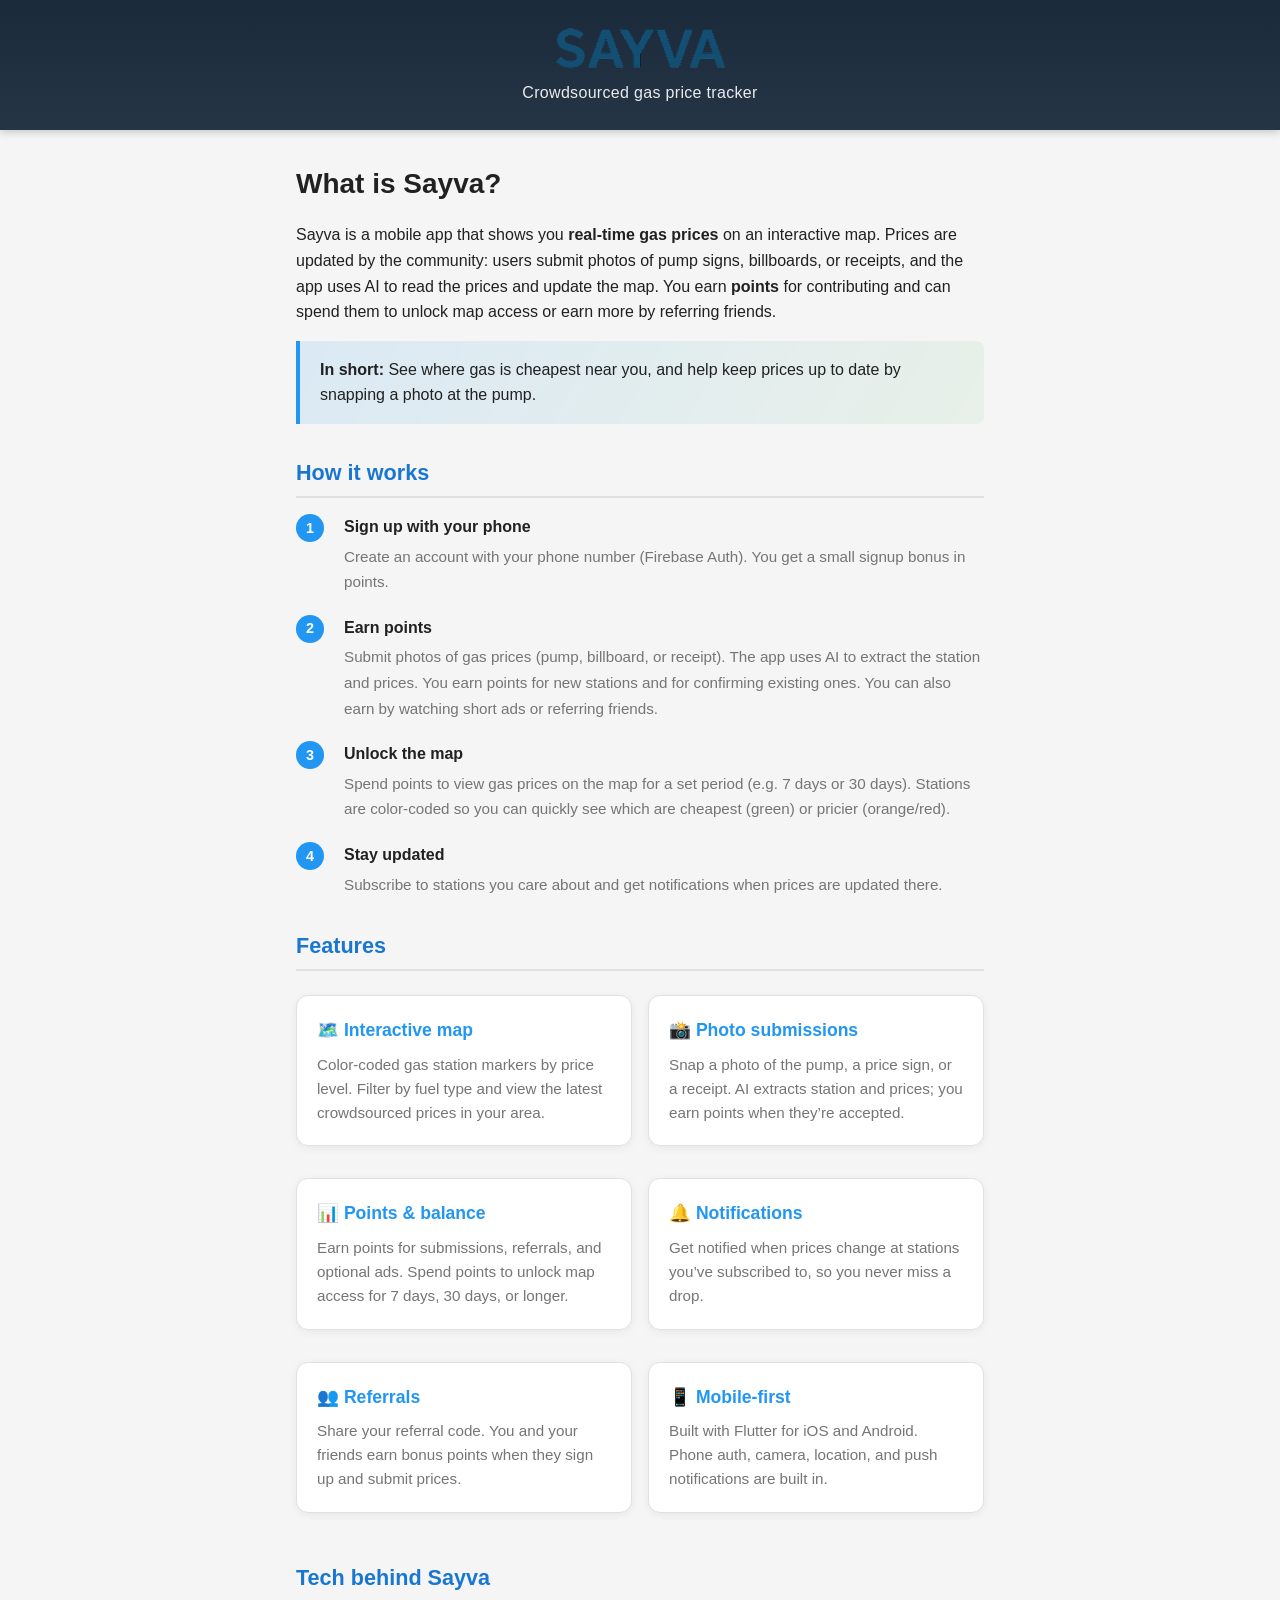
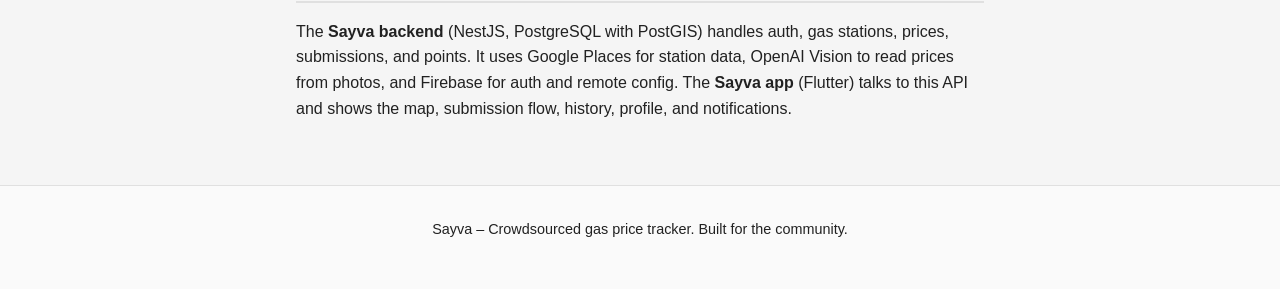
==== index.html @ 0dd3df9c "website initial push" ====
<!DOCTYPE html>
<html lang="en">
<head>
  <meta charset="UTF-8">
  <meta name="viewport" content="width=device-width, initial-scale=1">
  <title>Sayva – Crowdsourced Gas Price Tracker</title>
  <meta name="description" content="Sayva is a mobile app that lets you see real-time gas prices on a map and earn points by submitting photos of prices at the pump.">
  <link rel="icon" type="image/png" href="assets/logo.png">
  <link rel="stylesheet" href="styles.css">
</head>
<body>
  <header class="site-header">
    <img src="assets/logo.png" alt="Sayva" class="logo" width="200" height="48">
    <p class="tagline">Crowdsourced gas price tracker</p>
  </header>

  <main>
    <h1>What is Sayva?</h1>
    <p>Sayva is a mobile app that shows you <strong>real-time gas prices</strong> on an interactive map. Prices are updated by the community: users submit photos of pump signs, billboards, or receipts, and the app uses AI to read the prices and update the map. You earn <strong>points</strong> for contributing and can spend them to unlock map access or earn more by referring friends.</p>

    <div class="highlight">
      <p><strong>In short:</strong> See where gas is cheapest near you, and help keep prices up to date by snapping a photo at the pump.</p>
    </div>

    <h2>How it works</h2>
    <ol class="steps">
      <li>
        <strong>Sign up with your phone</strong>
        <span>Create an account with your phone number (Firebase Auth). You get a small signup bonus in points.</span>
      </li>
      <li>
        <strong>Earn points</strong>
        <span>Submit photos of gas prices (pump, billboard, or receipt). The app uses AI to extract the station and prices. You earn points for new stations and for confirming existing ones. You can also earn by watching short ads or referring friends.</span>
      </li>
      <li>
        <strong>Unlock the map</strong>
        <span>Spend points to view gas prices on the map for a set period (e.g. 7 days or 30 days). Stations are color-coded so you can quickly see which are cheapest (green) or pricier (orange/red).</span>
      </li>
      <li>
        <strong>Stay updated</strong>
        <span>Subscribe to stations you care about and get notifications when prices are updated there.</span>
      </li>
    </ol>

    <h2>Features</h2>
    <div class="features">
      <div class="card">
        <h3>🗺️ Interactive map</h3>
        <p>Color-coded gas station markers by price level. Filter by fuel type and view the latest crowdsourced prices in your area.</p>
      </div>
      <div class="card">
        <h3>📸 Photo submissions</h3>
        <p>Snap a photo of the pump, a price sign, or a receipt. AI extracts station and prices; you earn points when they’re accepted.</p>
      </div>
      <div class="card">
        <h3>📊 Points & balance</h3>
        <p>Earn points for submissions, referrals, and optional ads. Spend points to unlock map access for 7 days, 30 days, or longer.</p>
      </div>
      <div class="card">
        <h3>🔔 Notifications</h3>
        <p>Get notified when prices change at stations you’ve subscribed to, so you never miss a drop.</p>
      </div>
      <div class="card">
        <h3>👥 Referrals</h3>
        <p>Share your referral code. You and your friends earn bonus points when they sign up and submit prices.</p>
      </div>
      <div class="card">
        <h3>📱 Mobile-first</h3>
        <p>Built with Flutter for iOS and Android. Phone auth, camera, location, and push notifications are built in.</p>
      </div>
    </div>

    <h2>Tech behind Sayva</h2>
    <p>The <strong>Sayva backend</strong> (NestJS, PostgreSQL with PostGIS) handles auth, gas stations, prices, submissions, and points. It uses Google Places for station data, OpenAI Vision to read prices from photos, and Firebase for auth and remote config. The <strong>Sayva app</strong> (Flutter) talks to this API and shows the map, submission flow, history, profile, and notifications.</p>
  </main>

  <footer class="site-footer">
    <p>Sayva – Crowdsourced gas price tracker. Built for the community.</p>
  </footer>
</body>
</html>
---- styles.css ----
/* Sayva – App theme (primary #2196F3, secondary #4CAF50, accent #FF9800) */
:root {
  --primary: #2196F3;
  --primary-dark: #1976D2;
  --secondary: #4CAF50;
  --accent: #FF9800;
  --error: #F44336;
  --bg: #F5F5F5;
  --surface: #FFFFFF;
  --card-bg: #FAFAFA;
  --border: #E0E0E0;
  --text-primary: #212121;
  --text-secondary: #757575;
  /* Logo-inspired header */
  --header-bg: #1A2A3A;
  --header-glow: #66CCFF;
  --font-sans: -apple-system, BlinkMacSystemFont, 'Segoe UI', Roboto, Oxygen, Ubuntu, sans-serif;
}

* {
  box-sizing: border-box;
}

body {
  margin: 0;
  font-family: var(--font-sans);
  color: var(--text-primary);
  background: var(--bg);
  line-height: 1.6;
}

/* Header */
.site-header {
  background: linear-gradient(180deg, var(--header-bg) 0%, #253545 100%);
  color: white;
  padding: 1.5rem 1rem;
  text-align: center;
  box-shadow: 0 2px 8px rgba(0,0,0,0.2);
}

.site-header .logo {
  display: block;
  margin: 0 auto 0.5rem;
  height: 48px;
  width: auto;
  max-width: 200px;
  object-fit: contain;
}

.site-header .tagline {
  margin: 0;
  font-size: 1rem;
  font-weight: 500;
  color: rgba(255,255,255,0.9);
  letter-spacing: 0.02em;
}

/* Main */
main {
  max-width: 720px;
  margin: 0 auto;
  padding: 2rem 1rem 3rem;
}

h1 {
  font-size: 1.75rem;
  color: var(--text-primary);
  margin: 0 0 1rem;
}

h2 {
  font-size: 1.35rem;
  color: var(--primary-dark);
  margin: 2rem 0 1rem;
  padding-bottom: 0.35rem;
  border-bottom: 2px solid var(--border);
}

p {
  margin: 0 0 1rem;
  color: var(--text-primary);
}

/* Cards */
.card {
  background: var(--surface);
  border-radius: 12px;
  padding: 1.25rem;
  margin-bottom: 1rem;
  box-shadow: 0 2px 8px rgba(0,0,0,0.06);
  border: 1px solid var(--border);
}

.card h3 {
  margin: 0 0 0.5rem;
  font-size: 1.1rem;
  color: var(--primary);
}

.card p {
  margin: 0;
  font-size: 0.95rem;
  color: var(--text-secondary);
}

/* Feature grid */
.features {
  display: grid;
  gap: 1rem;
  margin: 1.5rem 0;
}

@media (min-width: 500px) {
  .features {
    grid-template-columns: repeat(2, 1fr);
  }
}

/* How it works steps */
.steps {
  list-style: none;
  padding: 0;
  margin: 1rem 0;
  counter-reset: step;
}

.steps li {
  position: relative;
  padding-left: 3rem;
  margin-bottom: 1.25rem;
  counter-increment: step;
}

.steps li::before {
  content: counter(step);
  position: absolute;
  left: 0;
  top: 0;
  width: 1.75rem;
  height: 1.75rem;
  background: var(--primary);
  color: white;
  border-radius: 50%;
  display: flex;
  align-items: center;
  justify-content: center;
  font-weight: 700;
  font-size: 0.9rem;
}

.steps li strong {
  display: block;
  color: var(--text-primary);
  margin-bottom: 0.25rem;
}

.steps li span {
  color: var(--text-secondary);
  font-size: 0.95rem;
}

/* Footer */
.site-footer {
  text-align: center;
  padding: 2rem 1rem;
  color: var(--text-secondary);
  font-size: 0.9rem;
  border-top: 1px solid var(--border);
  background: var(--card-bg);
}

.site-footer a {
  color: var(--primary);
  text-decoration: none;
}

.site-footer a:hover {
  text-decoration: underline;
}

/* Accent highlight */
.highlight {
  background: linear-gradient(120deg, rgba(33, 150, 243, 0.12) 0%, rgba(76, 175, 80, 0.08) 100%);
  border-left: 4px solid var(--primary);
  padding: 1rem 1.25rem;
  border-radius: 0 8px 8px 0;
  margin: 1rem 0;
}

.highlight p:last-child {
  margin-bottom: 0;
}
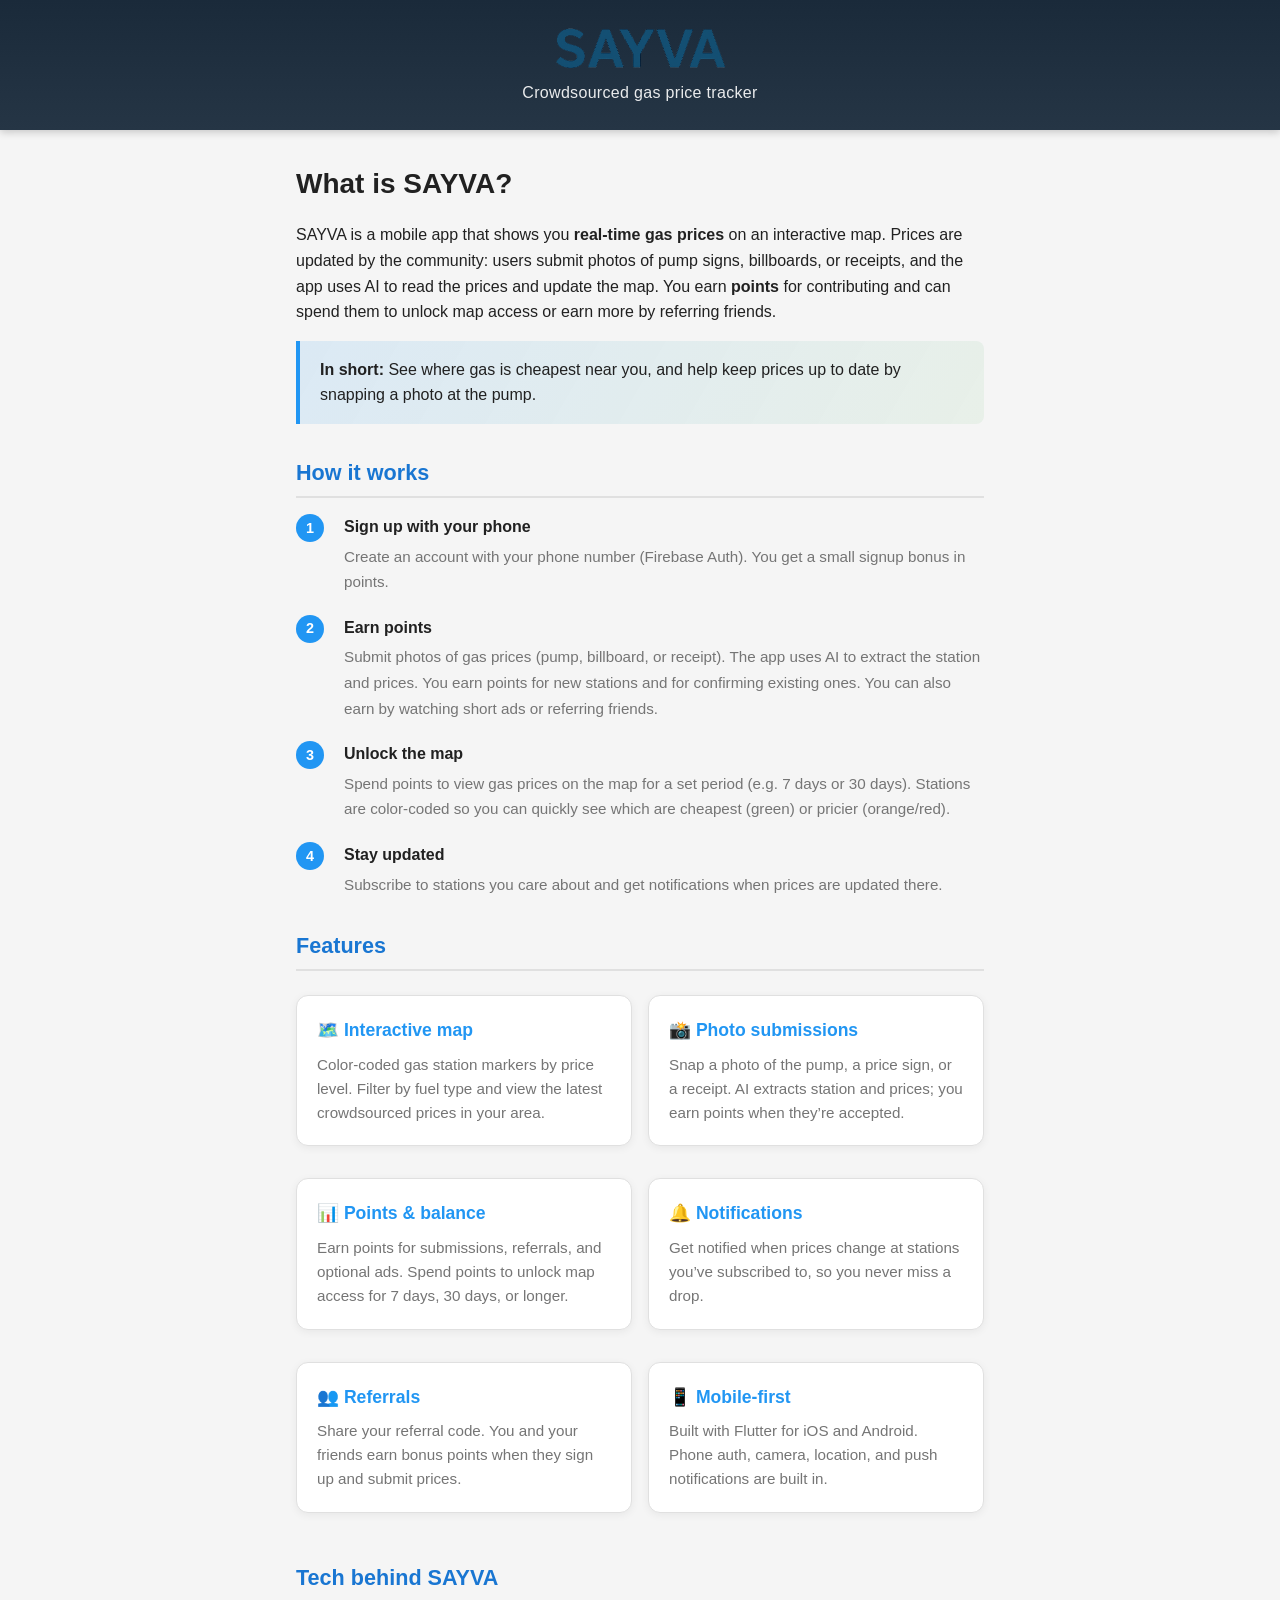
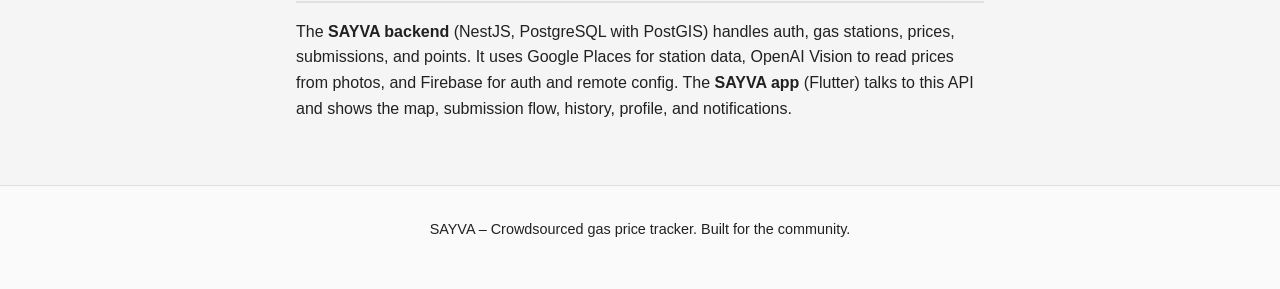
==== commit a0fa623c: "keep title capitalized" ====
--- a/index.html
+++ b/index.html
@@ -3,20 +3,20 @@
 <head>
   <meta charset="UTF-8">
   <meta name="viewport" content="width=device-width, initial-scale=1">
-  <title>Sayva – Crowdsourced Gas Price Tracker</title>
-  <meta name="description" content="Sayva is a mobile app that lets you see real-time gas prices on a map and earn points by submitting photos of prices at the pump.">
+  <title>SAYVA – Crowdsourced Gas Price Tracker</title>
+  <meta name="description" content="SAYVA is a mobile app that lets you see real-time gas prices on a map and earn points by submitting photos of prices at the pump.">
   <link rel="icon" type="image/png" href="assets/logo.png">
   <link rel="stylesheet" href="styles.css">
 </head>
 <body>
   <header class="site-header">
-    <img src="assets/logo.png" alt="Sayva" class="logo" width="200" height="48">
+    <img src="assets/logo.png" alt="SAYVA" class="logo" width="200" height="48">
     <p class="tagline">Crowdsourced gas price tracker</p>
   </header>
 
   <main>
-    <h1>What is Sayva?</h1>
-    <p>Sayva is a mobile app that shows you <strong>real-time gas prices</strong> on an interactive map. Prices are updated by the community: users submit photos of pump signs, billboards, or receipts, and the app uses AI to read the prices and update the map. You earn <strong>points</strong> for contributing and can spend them to unlock map access or earn more by referring friends.</p>
+    <h1>What is SAYVA?</h1>
+    <p>SAYVA is a mobile app that shows you <strong>real-time gas prices</strong> on an interactive map. Prices are updated by the community: users submit photos of pump signs, billboards, or receipts, and the app uses AI to read the prices and update the map. You earn <strong>points</strong> for contributing and can spend them to unlock map access or earn more by referring friends.</p>
 
     <div class="highlight">
       <p><strong>In short:</strong> See where gas is cheapest near you, and help keep prices up to date by snapping a photo at the pump.</p>
@@ -70,12 +70,12 @@
       </div>
     </div>
 
-    <h2>Tech behind Sayva</h2>
-    <p>The <strong>Sayva backend</strong> (NestJS, PostgreSQL with PostGIS) handles auth, gas stations, prices, submissions, and points. It uses Google Places for station data, OpenAI Vision to read prices from photos, and Firebase for auth and remote config. The <strong>Sayva app</strong> (Flutter) talks to this API and shows the map, submission flow, history, profile, and notifications.</p>
+    <h2>Tech behind SAYVA</h2>
+    <p>The <strong>SAYVA backend</strong> (NestJS, PostgreSQL with PostGIS) handles auth, gas stations, prices, submissions, and points. It uses Google Places for station data, OpenAI Vision to read prices from photos, and Firebase for auth and remote config. The <strong>SAYVA app</strong> (Flutter) talks to this API and shows the map, submission flow, history, profile, and notifications.</p>
   </main>
 
   <footer class="site-footer">
-    <p>Sayva – Crowdsourced gas price tracker. Built for the community.</p>
+    <p>SAYVA – Crowdsourced gas price tracker. Built for the community.</p>
   </footer>
 </body>
 </html>
--- a/styles.css
+++ b/styles.css
@@ -1,4 +1,4 @@
-/* Sayva – App theme (primary #2196F3, secondary #4CAF50, accent #FF9800) */
+/* SAYVA – App theme (primary #2196F3, secondary #4CAF50, accent #FF9800) */
 :root {
   --primary: #2196F3;
   --primary-dark: #1976D2;
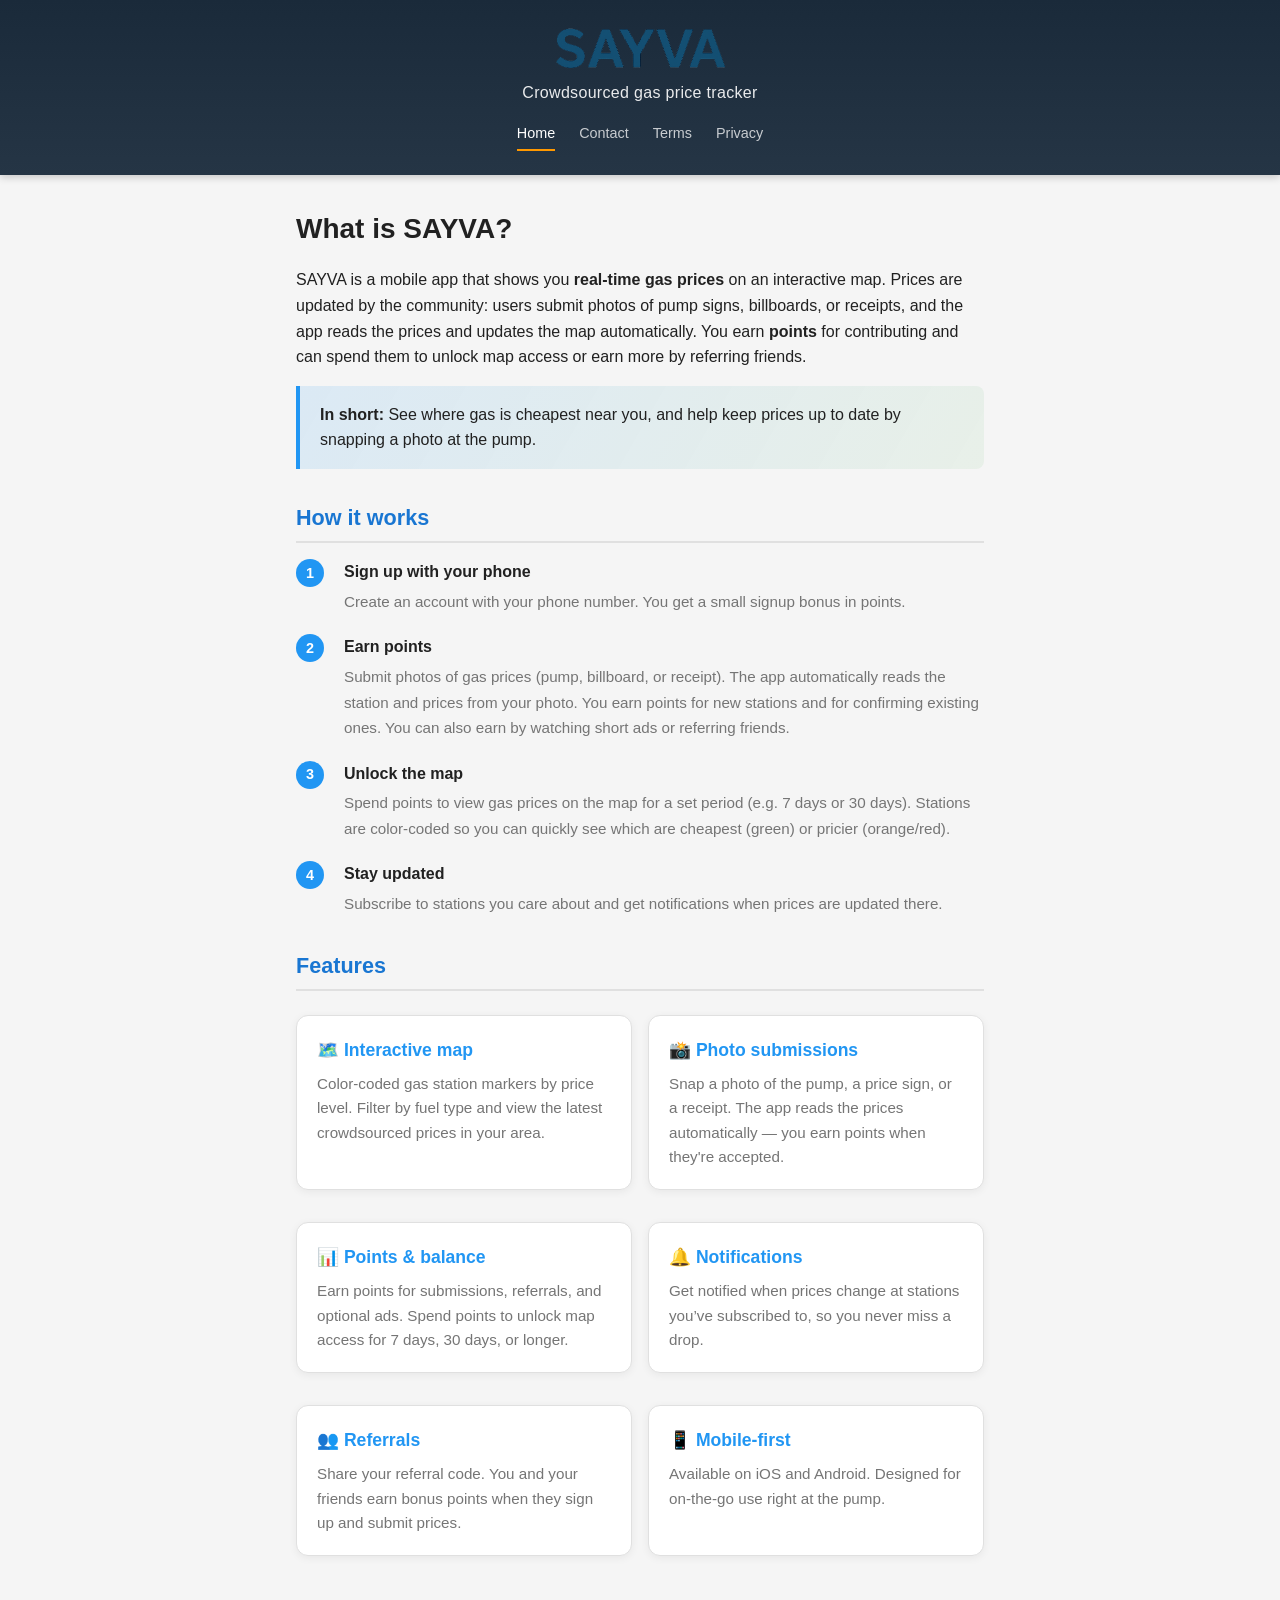
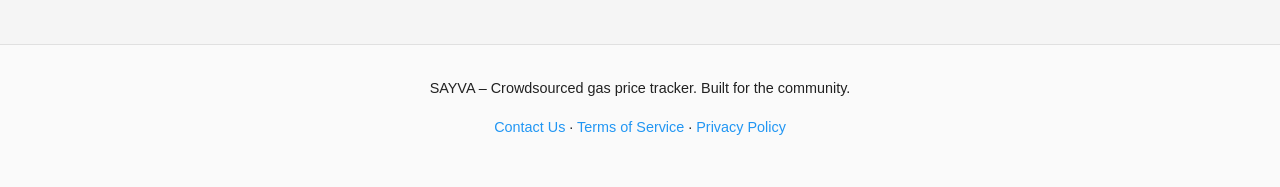
==== commit 26cbf2ef: "add contact, terms, and privacy pages; remove technical details from landing page Co-Authored-By: Cl" ====
--- a/index.html
+++ b/index.html
@@ -10,13 +10,19 @@
 </head>
 <body>
   <header class="site-header">
-    <img src="assets/logo.png" alt="SAYVA" class="logo" width="200" height="48">
+    <a href="index.html"><img src="assets/logo.png" alt="SAYVA" class="logo" width="200" height="48"></a>
     <p class="tagline">Crowdsourced gas price tracker</p>
+    <nav class="site-nav">
+      <a href="index.html" class="active">Home</a>
+      <a href="contact.html">Contact</a>
+      <a href="terms.html">Terms</a>
+      <a href="privacy.html">Privacy</a>
+    </nav>
   </header>
 
   <main>
     <h1>What is SAYVA?</h1>
-    <p>SAYVA is a mobile app that shows you <strong>real-time gas prices</strong> on an interactive map. Prices are updated by the community: users submit photos of pump signs, billboards, or receipts, and the app uses AI to read the prices and update the map. You earn <strong>points</strong> for contributing and can spend them to unlock map access or earn more by referring friends.</p>
+    <p>SAYVA is a mobile app that shows you <strong>real-time gas prices</strong> on an interactive map. Prices are updated by the community: users submit photos of pump signs, billboards, or receipts, and the app reads the prices and updates the map automatically. You earn <strong>points</strong> for contributing and can spend them to unlock map access or earn more by referring friends.</p>
 
     <div class="highlight">
       <p><strong>In short:</strong> See where gas is cheapest near you, and help keep prices up to date by snapping a photo at the pump.</p>
@@ -26,11 +32,11 @@
     <ol class="steps">
       <li>
         <strong>Sign up with your phone</strong>
-        <span>Create an account with your phone number (Firebase Auth). You get a small signup bonus in points.</span>
+        <span>Create an account with your phone number. You get a small signup bonus in points.</span>
       </li>
       <li>
         <strong>Earn points</strong>
-        <span>Submit photos of gas prices (pump, billboard, or receipt). The app uses AI to extract the station and prices. You earn points for new stations and for confirming existing ones. You can also earn by watching short ads or referring friends.</span>
+        <span>Submit photos of gas prices (pump, billboard, or receipt). The app automatically reads the station and prices from your photo. You earn points for new stations and for confirming existing ones. You can also earn by watching short ads or referring friends.</span>
       </li>
       <li>
         <strong>Unlock the map</strong>
@@ -50,7 +56,7 @@
       </div>
       <div class="card">
         <h3>📸 Photo submissions</h3>
-        <p>Snap a photo of the pump, a price sign, or a receipt. AI extracts station and prices; you earn points when they’re accepted.</p>
+        <p>Snap a photo of the pump, a price sign, or a receipt. The app reads the prices automatically — you earn points when they're accepted.</p>
       </div>
       <div class="card">
         <h3>📊 Points & balance</h3>
@@ -66,16 +72,15 @@
       </div>
       <div class="card">
         <h3>📱 Mobile-first</h3>
-        <p>Built with Flutter for iOS and Android. Phone auth, camera, location, and push notifications are built in.</p>
+        <p>Available on iOS and Android. Designed for on-the-go use right at the pump.</p>
       </div>
     </div>
 
-    <h2>Tech behind SAYVA</h2>
-    <p>The <strong>SAYVA backend</strong> (NestJS, PostgreSQL with PostGIS) handles auth, gas stations, prices, submissions, and points. It uses Google Places for station data, OpenAI Vision to read prices from photos, and Firebase for auth and remote config. The <strong>SAYVA app</strong> (Flutter) talks to this API and shows the map, submission flow, history, profile, and notifications.</p>
   </main>
 
   <footer class="site-footer">
     <p>SAYVA – Crowdsourced gas price tracker. Built for the community.</p>
+    <p><a href="contact.html">Contact Us</a> · <a href="terms.html">Terms of Service</a> · <a href="privacy.html">Privacy Policy</a></p>
   </footer>
 </body>
 </html>
--- a/styles.css
+++ b/styles.css
@@ -48,11 +48,37 @@
 }
 
 .site-header .tagline {
-  margin: 0;
+  margin: 0 0 0.75rem;
   font-size: 1rem;
   font-weight: 500;
   color: rgba(255,255,255,0.9);
   letter-spacing: 0.02em;
+}
+
+/* Navigation */
+.site-nav {
+  display: flex;
+  justify-content: center;
+  gap: 1.5rem;
+}
+
+.site-nav a {
+  color: rgba(255,255,255,0.75);
+  text-decoration: none;
+  font-size: 0.9rem;
+  font-weight: 500;
+  padding: 0.25rem 0;
+  border-bottom: 2px solid transparent;
+  transition: color 0.2s, border-color 0.2s;
+}
+
+.site-nav a:hover {
+  color: white;
+}
+
+.site-nav a.active {
+  color: white;
+  border-bottom-color: var(--accent);
 }
 
 /* Main */
@@ -190,3 +216,52 @@
 .highlight p:last-child {
   margin-bottom: 0;
 }
+
+.highlight a {
+  color: var(--primary-dark);
+  text-decoration: none;
+  font-weight: 600;
+}
+
+.highlight a:hover {
+  text-decoration: underline;
+}
+
+/* Legal pages */
+.legal h2 {
+  font-size: 1.15rem;
+  margin: 2rem 0 0.75rem;
+}
+
+.legal h3 {
+  font-size: 1rem;
+  color: var(--text-primary);
+  margin: 1.25rem 0 0.5rem;
+}
+
+.legal a {
+  color: var(--primary);
+  text-decoration: none;
+}
+
+.legal a:hover {
+  text-decoration: underline;
+}
+
+.legal ul {
+  margin: 0 0 1rem;
+  padding-left: 1.5rem;
+  color: var(--text-primary);
+}
+
+.legal ul li {
+  margin-bottom: 0.4rem;
+  line-height: 1.6;
+}
+
+.legal .last-updated {
+  color: var(--text-secondary);
+  font-size: 0.9rem;
+  font-style: italic;
+  margin-bottom: 1.5rem;
+}
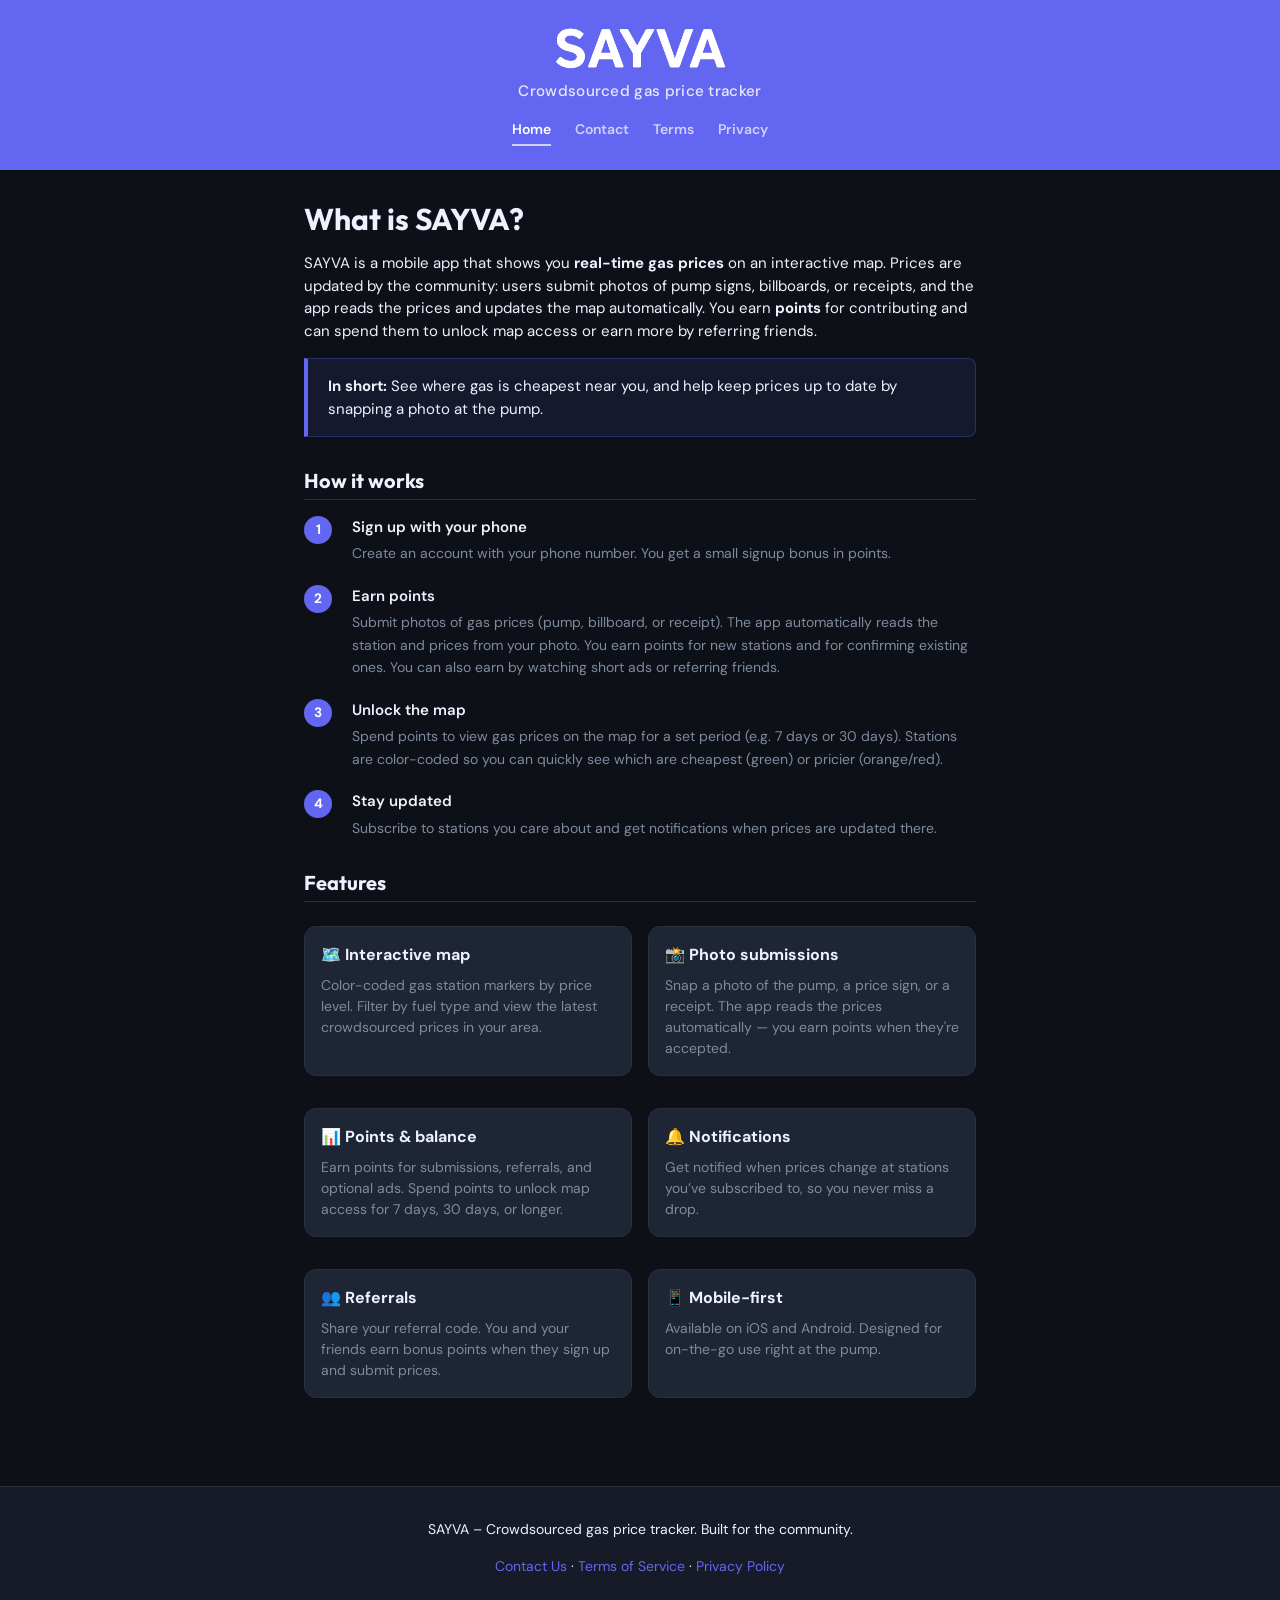
==== commit a3d15017: "minor UI theme tweaks" ====
--- a/index.html
+++ b/index.html
@@ -6,6 +6,9 @@
   <title>SAYVA – Crowdsourced Gas Price Tracker</title>
   <meta name="description" content="SAYVA is a mobile app that lets you see real-time gas prices on a map and earn points by submitting photos of prices at the pump.">
   <link rel="icon" type="image/png" href="assets/logo.png">
+  <link rel="preconnect" href="https://fonts.googleapis.com">
+  <link rel="preconnect" href="https://fonts.gstatic.com" crossorigin>
+  <link href="https://fonts.googleapis.com/css2?family=DM+Sans:wght@400;500;600;700&family=Outfit:wght@700&display=swap" rel="stylesheet">
   <link rel="stylesheet" href="styles.css">
 </head>
 <body>
--- a/styles.css
+++ b/styles.css
@@ -1,20 +1,37 @@
-/* SAYVA – App theme (primary #2196F3, secondary #4CAF50, accent #FF9800) */
+/* SAYVA Design System — March 2026
+   Fonts loaded in HTML <head>: DM Sans (UI) + Outfit (display) via Google Fonts */
+
 :root {
-  --primary: #2196F3;
-  --primary-dark: #1976D2;
-  --secondary: #4CAF50;
-  --accent: #FF9800;
-  --error: #F44336;
-  --bg: #F5F5F5;
-  --surface: #FFFFFF;
-  --card-bg: #FAFAFA;
-  --border: #E0E0E0;
-  --text-primary: #212121;
-  --text-secondary: #757575;
-  /* Logo-inspired header */
-  --header-bg: #1A2A3A;
-  --header-glow: #66CCFF;
-  --font-sans: -apple-system, BlinkMacSystemFont, 'Segoe UI', Roboto, Oxygen, Ubuntu, sans-serif;
+  /* Brand */
+  --color-primary:        #6366F1;
+  --color-on-primary:     #FFFFFF;
+  --color-secondary:      #00D68F;
+  --color-accent:         #FF9800;
+
+  /* Backgrounds */
+  --color-bg:             #0D1117;
+  --color-surface:        #161B27;
+  --color-card:           #1E2535;
+  --color-border:         #2A3040;
+
+  /* Text */
+  --color-text-primary:   #EEF2FF;
+  --color-text-secondary: #7E8A9E;
+
+  /* Status */
+  --color-success:        #00D68F;
+  --color-warning:        #FFBB33;
+  --color-error:          #FF5C5C;
+
+  /* Border radius */
+  --radius-sm:   8px;
+  --radius-md:   12px;
+  --radius-lg:   16px;
+  --radius-pill: 12px;
+
+  /* Typography */
+  --font-ui:      'DM Sans', sans-serif;
+  --font-display: 'Outfit', sans-serif;
 }
 
 * {
@@ -23,19 +40,19 @@
 
 body {
   margin: 0;
-  font-family: var(--font-sans);
-  color: var(--text-primary);
-  background: var(--bg);
-  line-height: 1.6;
-}
-
-/* Header */
+  font-family: var(--font-ui);
+  font-size: 15px;
+  color: var(--color-text-primary);
+  background: var(--color-bg);
+  line-height: 1.5;
+}
+
+/* ─── App Bar / Header ─── */
 .site-header {
-  background: linear-gradient(180deg, var(--header-bg) 0%, #253545 100%);
-  color: white;
+  background: var(--color-primary);
+  color: var(--color-on-primary);
   padding: 1.5rem 1rem;
   text-align: center;
-  box-shadow: 0 2px 8px rgba(0,0,0,0.2);
 }
 
 .site-header .logo {
@@ -45,17 +62,18 @@
   width: auto;
   max-width: 200px;
   object-fit: contain;
+  filter: brightness(0) invert(1);
 }
 
 .site-header .tagline {
   margin: 0 0 0.75rem;
-  font-size: 1rem;
+  font-size: 0.95rem;
   font-weight: 500;
-  color: rgba(255,255,255,0.9);
+  color: rgba(255, 255, 255, 0.85);
   letter-spacing: 0.02em;
 }
 
-/* Navigation */
+/* ─── Navigation ─── */
 .site-nav {
   display: flex;
   justify-content: center;
@@ -63,73 +81,110 @@
 }
 
 .site-nav a {
-  color: rgba(255,255,255,0.75);
-  text-decoration: none;
-  font-size: 0.9rem;
-  font-weight: 500;
+  color: rgba(255, 255, 255, 0.70);
+  text-decoration: none;
+  font-size: 0.875rem;
+  font-weight: 600;
   padding: 0.25rem 0;
   border-bottom: 2px solid transparent;
-  transition: color 0.2s, border-color 0.2s;
+  transition: color 0.2s ease-in-out, border-color 0.2s ease-in-out;
 }
 
 .site-nav a:hover {
-  color: white;
+  color: #FFFFFF;
 }
 
 .site-nav a.active {
-  color: white;
-  border-bottom-color: var(--accent);
-}
-
-/* Main */
+  color: #FFFFFF;
+  border-bottom-color: rgba(255, 255, 255, 0.70);
+}
+
+/* ─── Main content ─── */
 main {
   max-width: 720px;
   margin: 0 auto;
   padding: 2rem 1rem 3rem;
 }
 
+@media (min-width: 768px) {
+  main {
+    padding: 2rem 1.5rem 3rem;
+  }
+}
+
+/* ─── Typography ─── */
 h1 {
-  font-size: 1.75rem;
-  color: var(--text-primary);
+  font-family: var(--font-display);
+  font-size: 1.875rem;
+  font-weight: 700;
+  color: var(--color-text-primary);
   margin: 0 0 1rem;
+  line-height: 1.15;
 }
 
 h2 {
-  font-size: 1.35rem;
-  color: var(--primary-dark);
+  font-family: var(--font-display);
+  font-size: 1.25rem;
+  font-weight: 700;
+  color: var(--color-text-primary);
   margin: 2rem 0 1rem;
   padding-bottom: 0.35rem;
-  border-bottom: 2px solid var(--border);
+  border-bottom: 1px solid var(--color-border);
+  line-height: 1.2;
+}
+
+h3 {
+  font-family: var(--font-ui);
+  font-size: 1rem;
+  font-weight: 700;
+  color: var(--color-text-primary);
+  margin: 0 0 0.5rem;
 }
 
 p {
   margin: 0 0 1rem;
-  color: var(--text-primary);
-}
-
-/* Cards */
+  color: var(--color-text-primary);
+}
+
+a {
+  color: var(--color-primary);
+  text-decoration: none;
+  transition: opacity 0.2s ease-in-out;
+}
+
+a:hover {
+  text-decoration: underline;
+}
+
+/* ─── Cards ─── */
 .card {
-  background: var(--surface);
-  border-radius: 12px;
-  padding: 1.25rem;
+  background: var(--color-card);
+  border-radius: var(--radius-md);
+  padding: 1rem;
   margin-bottom: 1rem;
-  box-shadow: 0 2px 8px rgba(0,0,0,0.06);
-  border: 1px solid var(--border);
+  border: 1px solid var(--color-border);
+  transition: border-color 0.2s ease-in-out;
+}
+
+.card:hover {
+  border-color: rgba(99, 102, 241, 0.45);
 }
 
 .card h3 {
+  font-size: 1rem;
+  font-weight: 700;
+  color: var(--color-text-primary);
   margin: 0 0 0.5rem;
-  font-size: 1.1rem;
-  color: var(--primary);
 }
 
 .card p {
   margin: 0;
-  font-size: 0.95rem;
-  color: var(--text-secondary);
-}
-
-/* Feature grid */
+  font-size: 0.875rem;
+  color: var(--color-text-secondary);
+  line-height: 1.5;
+}
+
+/* ─── Feature grid ─── */
 .features {
   display: grid;
   gap: 1rem;
@@ -142,7 +197,7 @@
   }
 }
 
-/* How it works steps */
+/* ─── How it works steps ─── */
 .steps {
   list-style: none;
   padding: 0;
@@ -164,39 +219,41 @@
   top: 0;
   width: 1.75rem;
   height: 1.75rem;
-  background: var(--primary);
-  color: white;
+  background: var(--color-primary);
+  color: #FFFFFF;
   border-radius: 50%;
   display: flex;
   align-items: center;
   justify-content: center;
   font-weight: 700;
-  font-size: 0.9rem;
+  font-size: 0.85rem;
 }
 
 .steps li strong {
   display: block;
-  color: var(--text-primary);
+  color: var(--color-text-primary);
+  font-weight: 600;
   margin-bottom: 0.25rem;
 }
 
 .steps li span {
-  color: var(--text-secondary);
-  font-size: 0.95rem;
-}
-
-/* Footer */
+  color: var(--color-text-secondary);
+  font-size: 0.875rem;
+  line-height: 1.5;
+}
+
+/* ─── Footer ─── */
 .site-footer {
   text-align: center;
   padding: 2rem 1rem;
-  color: var(--text-secondary);
-  font-size: 0.9rem;
-  border-top: 1px solid var(--border);
-  background: var(--card-bg);
+  color: var(--color-text-secondary);
+  font-size: 0.875rem;
+  border-top: 1px solid var(--color-border);
+  background: var(--color-surface);
 }
 
 .site-footer a {
-  color: var(--primary);
+  color: var(--color-primary);
   text-decoration: none;
 }
 
@@ -204,12 +261,13 @@
   text-decoration: underline;
 }
 
-/* Accent highlight */
+/* ─── Highlight / info block ─── */
 .highlight {
-  background: linear-gradient(120deg, rgba(33, 150, 243, 0.12) 0%, rgba(76, 175, 80, 0.08) 100%);
-  border-left: 4px solid var(--primary);
+  background: rgba(99, 102, 241, 0.10);
+  border: 1px solid rgba(99, 102, 241, 0.30);
+  border-left: 4px solid var(--color-primary);
   padding: 1rem 1.25rem;
-  border-radius: 0 8px 8px 0;
+  border-radius: 0 var(--radius-sm) var(--radius-sm) 0;
   margin: 1rem 0;
 }
 
@@ -218,7 +276,7 @@
 }
 
 .highlight a {
-  color: var(--primary-dark);
+  color: var(--color-primary);
   text-decoration: none;
   font-weight: 600;
 }
@@ -227,20 +285,23 @@
   text-decoration: underline;
 }
 
-/* Legal pages */
+/* ─── Legal pages ─── */
 .legal h2 {
-  font-size: 1.15rem;
+  font-size: 1.1rem;
   margin: 2rem 0 0.75rem;
 }
 
 .legal h3 {
-  font-size: 1rem;
-  color: var(--text-primary);
+  font-size: 0.75rem;
+  font-weight: 600;
+  color: var(--color-text-secondary);
+  text-transform: uppercase;
+  letter-spacing: 0.5px;
   margin: 1.25rem 0 0.5rem;
 }
 
 .legal a {
-  color: var(--primary);
+  color: var(--color-primary);
   text-decoration: none;
 }
 
@@ -251,7 +312,7 @@
 .legal ul {
   margin: 0 0 1rem;
   padding-left: 1.5rem;
-  color: var(--text-primary);
+  color: var(--color-text-primary);
 }
 
 .legal ul li {
@@ -260,8 +321,8 @@
 }
 
 .legal .last-updated {
-  color: var(--text-secondary);
-  font-size: 0.9rem;
+  color: var(--color-text-secondary);
+  font-size: 0.875rem;
   font-style: italic;
   margin-bottom: 1.5rem;
 }
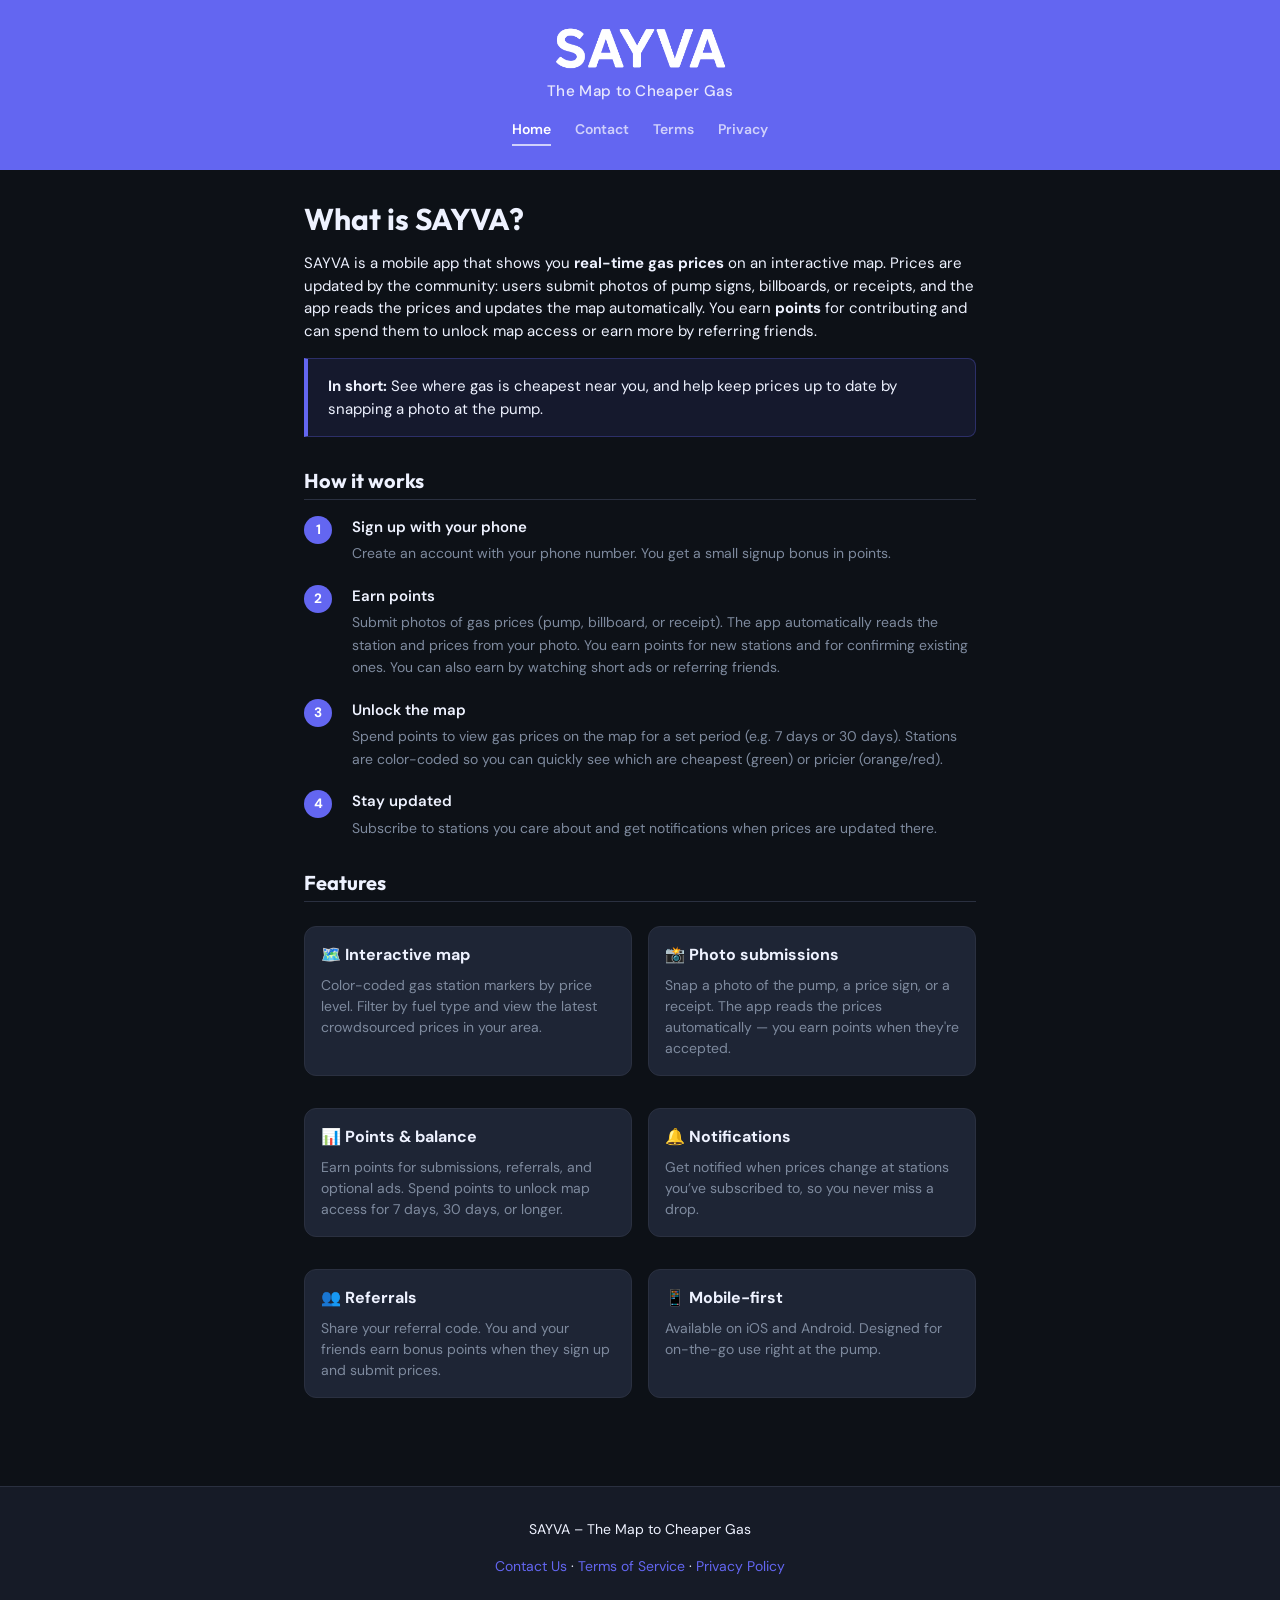
==== commit 01a3bd2a: "use correct logo in icon" ====
--- a/index.html
+++ b/index.html
@@ -3,9 +3,9 @@
 <head>
   <meta charset="UTF-8">
   <meta name="viewport" content="width=device-width, initial-scale=1">
-  <title>SAYVA – Crowdsourced Gas Price Tracker</title>
+  <title>SAYVA – The Map to Cheaper Gas</title>
   <meta name="description" content="SAYVA is a mobile app that lets you see real-time gas prices on a map and earn points by submitting photos of prices at the pump.">
-  <link rel="icon" type="image/png" href="assets/logo.png">
+  <link rel="icon" type="image/png" href="assets/app_icon.png">
   <link rel="preconnect" href="https://fonts.googleapis.com">
   <link rel="preconnect" href="https://fonts.gstatic.com" crossorigin>
   <link href="https://fonts.googleapis.com/css2?family=DM+Sans:wght@400;500;600;700&family=Outfit:wght@700&display=swap" rel="stylesheet">
@@ -14,7 +14,7 @@
 <body>
   <header class="site-header">
     <a href="index.html"><img src="assets/logo.png" alt="SAYVA" class="logo" width="200" height="48"></a>
-    <p class="tagline">Crowdsourced gas price tracker</p>
+    <p class="tagline">The Map to Cheaper Gas</p>
     <nav class="site-nav">
       <a href="index.html" class="active">Home</a>
       <a href="contact.html">Contact</a>
@@ -82,7 +82,7 @@
   </main>
 
   <footer class="site-footer">
-    <p>SAYVA – Crowdsourced gas price tracker. Built for the community.</p>
+    <p>SAYVA – The Map to Cheaper Gas</p>
     <p><a href="contact.html">Contact Us</a> · <a href="terms.html">Terms of Service</a> · <a href="privacy.html">Privacy Policy</a></p>
   </footer>
 </body>
--- a/styles.css
+++ b/styles.css
@@ -285,6 +285,225 @@
   text-decoration: underline;
 }
 
+/* ─── Download page ─── */
+
+.dl-main {
+  max-width: 440px;
+}
+
+/* Referral card */
+.dl-referral {
+  background: rgba(0, 214, 143, 0.07);
+  border: 1px solid rgba(0, 214, 143, 0.25);
+  border-top: 3px solid var(--color-secondary);
+  border-radius: var(--radius-lg);
+  padding: 1.5rem;
+  margin-bottom: 2.5rem;
+}
+
+.dl-referral__eyebrow {
+  font-size: 0.7rem;
+  font-weight: 700;
+  letter-spacing: 0.12em;
+  text-transform: uppercase;
+  color: var(--color-secondary);
+  margin: 0 0 1rem;
+}
+
+.dl-referral__label {
+  font-size: 0.8rem;
+  color: var(--color-text-secondary);
+  margin: 0 0 0.5rem;
+}
+
+.dl-referral__code-row {
+  display: flex;
+  align-items: center;
+  gap: 0.75rem;
+  margin-bottom: 1rem;
+}
+
+.dl-referral__code {
+  font-family: var(--font-display);
+  font-size: 2.5rem;
+  font-weight: 700;
+  letter-spacing: 0.12em;
+  color: var(--color-secondary);
+  line-height: 1;
+}
+
+.dl-copy-btn {
+  display: inline-flex;
+  align-items: center;
+  gap: 0.35rem;
+  padding: 0.45rem 0.85rem;
+  background: rgba(0, 214, 143, 0.12);
+  border: 1px solid rgba(0, 214, 143, 0.30);
+  border-radius: var(--radius-sm);
+  color: var(--color-secondary);
+  font-family: var(--font-ui);
+  font-size: 0.8rem;
+  font-weight: 600;
+  cursor: pointer;
+  transition: background 0.15s ease, border-color 0.15s ease;
+  white-space: nowrap;
+}
+
+.dl-copy-btn:hover {
+  background: rgba(0, 214, 143, 0.22);
+  border-color: rgba(0, 214, 143, 0.50);
+}
+
+.dl-copy-btn--success {
+  background: rgba(0, 214, 143, 0.25);
+  border-color: var(--color-secondary);
+}
+
+.dl-referral__instruction {
+  font-size: 0.825rem;
+  color: var(--color-text-secondary);
+  margin: 0;
+  line-height: 1.55;
+}
+
+.dl-referral__instruction strong {
+  color: var(--color-text-primary);
+  font-weight: 600;
+}
+
+/* App hero */
+.dl-hero {
+  text-align: center;
+  margin-bottom: 2rem;
+}
+
+.dl-app-icon {
+  border-radius: 22.5%;
+  display: block;
+  margin: 0 auto 1.25rem;
+  box-shadow: 0 8px 28px rgba(0, 0, 0, 0.55), 0 2px 8px rgba(0, 0, 0, 0.30);
+}
+
+.dl-title {
+  text-align: center;
+  font-size: 2.25rem;
+  margin: 0 0 0.4rem;
+}
+
+.dl-subtitle {
+  color: var(--color-text-secondary);
+  margin: 0;
+  font-size: 1rem;
+  letter-spacing: 0.03em;
+}
+
+/* Store buttons */
+.dl-stores {
+  display: flex;
+  flex-direction: column;
+  gap: 0.75rem;
+  margin-bottom: 2.5rem;
+}
+
+.dl-store-btn {
+  display: flex;
+  align-items: center;
+  gap: 1rem;
+  padding: 0.9rem 1.25rem;
+  background: #080C14;
+  border: 1px solid rgba(255, 255, 255, 0.10);
+  border-radius: var(--radius-md);
+  color: #ffffff;
+  text-decoration: none;
+  cursor: pointer;
+  position: relative;
+  transition: border-color 0.2s ease, box-shadow 0.2s ease, opacity 0.2s ease;
+}
+
+a.dl-store-btn:hover:not(.dl-store-btn--dimmed) {
+  border-color: rgba(255, 255, 255, 0.25);
+  box-shadow: 0 2px 14px rgba(0, 0, 0, 0.45);
+  text-decoration: none;
+}
+
+.dl-store-btn--soon {
+  cursor: default;
+}
+
+.dl-store-btn__logo {
+  width: 24px;
+  height: 24px;
+  flex-shrink: 0;
+}
+
+.dl-store-btn__text {
+  display: flex;
+  flex-direction: column;
+}
+
+.dl-store-btn__sub {
+  font-size: 0.65rem;
+  font-weight: 400;
+  color: rgba(255, 255, 255, 0.55);
+  letter-spacing: 0.01em;
+  line-height: 1.2;
+}
+
+.dl-store-btn__main {
+  font-size: 1rem;
+  font-weight: 700;
+  color: #ffffff;
+  letter-spacing: -0.01em;
+  line-height: 1.3;
+}
+
+.dl-soon-badge {
+  margin-left: auto;
+  font-size: 0.6rem;
+  font-weight: 700;
+  letter-spacing: 0.08em;
+  text-transform: uppercase;
+  padding: 0.2rem 0.5rem;
+  border-radius: 4px;
+  background: rgba(255, 255, 255, 0.08);
+  color: rgba(255, 255, 255, 0.40);
+}
+
+/* JS-applied device-detection states */
+.dl-store-btn--featured {
+  border-color: var(--color-primary);
+  box-shadow: 0 0 0 1px var(--color-primary), 0 4px 20px rgba(99, 102, 241, 0.20);
+}
+
+.dl-store-btn--dimmed {
+  opacity: 0.35;
+}
+
+/* Value proposition list */
+.dl-value-list {
+  list-style: none;
+  padding: 0;
+  margin: 0;
+  display: flex;
+  flex-direction: column;
+  gap: 0.875rem;
+}
+
+.dl-value-list li {
+  display: flex;
+  align-items: flex-start;
+  gap: 0.75rem;
+  font-size: 0.9rem;
+  color: var(--color-text-secondary);
+  line-height: 1.45;
+}
+
+.dl-value-list__icon {
+  font-size: 1.1rem;
+  flex-shrink: 0;
+  margin-top: 0.05em;
+}
+
 /* ─── Legal pages ─── */
 .legal h2 {
   font-size: 1.1rem;
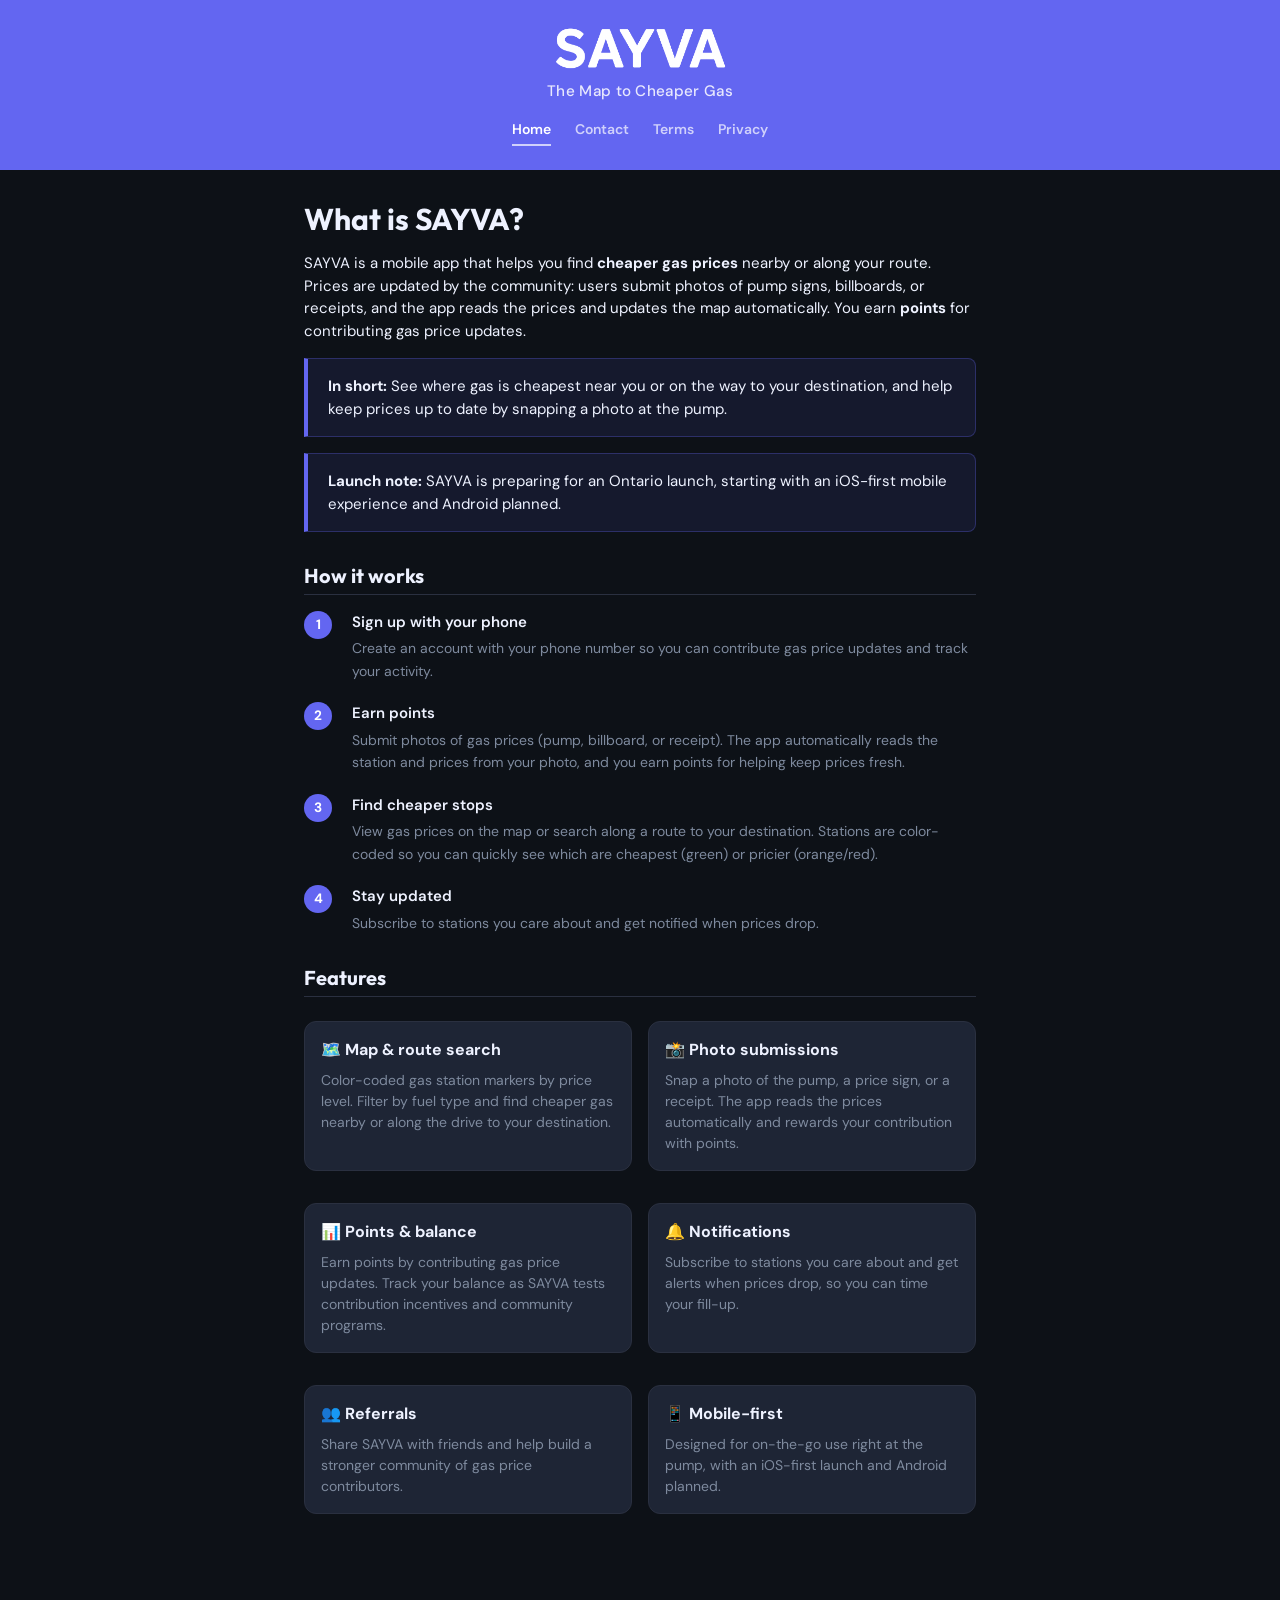
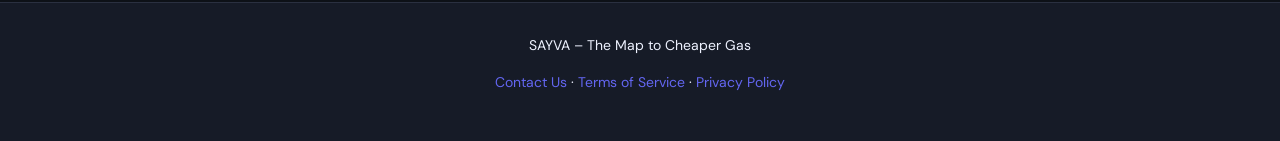
==== commit 653a3d74: "minor pre launch info updates" ====
--- a/index.html
+++ b/index.html
@@ -4,12 +4,55 @@
   <meta charset="UTF-8">
   <meta name="viewport" content="width=device-width, initial-scale=1">
   <title>SAYVA – The Map to Cheaper Gas</title>
-  <meta name="description" content="SAYVA is a mobile app that lets you see real-time gas prices on a map and earn points by submitting photos of prices at the pump.">
+  <meta name="description" content="SAYVA helps drivers find cheaper gas nearby or along a route, powered by crowdsourced price updates and points for photo submissions.">
+  <link rel="canonical" href="https://sayvagas.com/">
+
+  <!-- Open Graph -->
+  <meta property="og:title" content="SAYVA – The Map to Cheaper Gas">
+  <meta property="og:description" content="Find cheaper gas nearby or along your route. Submit photos at the pump, earn points, and help your community keep prices fresh.">
+  <meta property="og:image" content="https://sayvagas.com/assets/app_icon.png">
+  <meta property="og:image:width" content="1024">
+  <meta property="og:image:height" content="1024">
+  <meta property="og:type" content="website">
+  <meta property="og:url" content="https://sayvagas.com/">
+  <meta property="og:site_name" content="SAYVA">
+
+  <!-- Twitter Card -->
+  <meta name="twitter:card" content="summary">
+  <meta name="twitter:title" content="SAYVA – The Map to Cheaper Gas">
+  <meta name="twitter:description" content="Find cheaper gas nearby or along your route. Submit photos at the pump, earn points, and help your community keep prices fresh.">
+  <meta name="twitter:image" content="https://sayvagas.com/assets/app_icon.png">
+
   <link rel="icon" type="image/png" href="assets/app_icon.png">
   <link rel="preconnect" href="https://fonts.googleapis.com">
   <link rel="preconnect" href="https://fonts.gstatic.com" crossorigin>
   <link href="https://fonts.googleapis.com/css2?family=DM+Sans:wght@400;500;600;700&family=Outfit:wght@700&display=swap" rel="stylesheet">
   <link rel="stylesheet" href="styles.css">
+
+  <!-- Structured data: SoftwareApplication -->
+  <script type="application/ld+json">
+  {
+    "@context": "https://schema.org",
+    "@type": "SoftwareApplication",
+    "name": "SAYVA",
+    "description": "SAYVA is a mobile app that helps drivers find cheaper gas nearby or along a route through crowdsourced price updates. Users submit photos of pump signs to update prices and earn points.",
+    "applicationCategory": "UtilitiesApplication",
+    "operatingSystem": "iOS; Android planned",
+    "offers": {
+      "@type": "Offer",
+      "price": "0",
+      "priceCurrency": "USD"
+    },
+    "url": "https://sayvagas.com/",
+    "downloadUrl": "https://sayvagas.com/download.html",
+    "screenshot": "https://sayvagas.com/assets/app_icon.png",
+    "publisher": {
+      "@type": "Organization",
+      "name": "SAYVA",
+      "url": "https://sayvagas.com/"
+    }
+  }
+  </script>
 </head>
 <body>
   <header class="site-header">
@@ -25,57 +68,61 @@
 
   <main>
     <h1>What is SAYVA?</h1>
-    <p>SAYVA is a mobile app that shows you <strong>real-time gas prices</strong> on an interactive map. Prices are updated by the community: users submit photos of pump signs, billboards, or receipts, and the app reads the prices and updates the map automatically. You earn <strong>points</strong> for contributing and can spend them to unlock map access or earn more by referring friends.</p>
+    <p>SAYVA is a mobile app that helps you find <strong>cheaper gas prices</strong> nearby or along your route. Prices are updated by the community: users submit photos of pump signs, billboards, or receipts, and the app reads the prices and updates the map automatically. You earn <strong>points</strong> for contributing gas price updates.</p>
 
     <div class="highlight">
-      <p><strong>In short:</strong> See where gas is cheapest near you, and help keep prices up to date by snapping a photo at the pump.</p>
+      <p><strong>In short:</strong> See where gas is cheapest near you or on the way to your destination, and help keep prices up to date by snapping a photo at the pump.</p>
+    </div>
+
+    <div class="highlight">
+      <p><strong>Launch note:</strong> SAYVA is preparing for an Ontario launch, starting with an iOS-first mobile experience and Android planned.</p>
     </div>
 
     <h2>How it works</h2>
     <ol class="steps">
       <li>
         <strong>Sign up with your phone</strong>
-        <span>Create an account with your phone number. You get a small signup bonus in points.</span>
+        <span>Create an account with your phone number so you can contribute gas price updates and track your activity.</span>
       </li>
       <li>
         <strong>Earn points</strong>
-        <span>Submit photos of gas prices (pump, billboard, or receipt). The app automatically reads the station and prices from your photo. You earn points for new stations and for confirming existing ones. You can also earn by watching short ads or referring friends.</span>
+        <span>Submit photos of gas prices (pump, billboard, or receipt). The app automatically reads the station and prices from your photo, and you earn points for helping keep prices fresh.</span>
       </li>
       <li>
-        <strong>Unlock the map</strong>
-        <span>Spend points to view gas prices on the map for a set period (e.g. 7 days or 30 days). Stations are color-coded so you can quickly see which are cheapest (green) or pricier (orange/red).</span>
+        <strong>Find cheaper stops</strong>
+        <span>View gas prices on the map or search along a route to your destination. Stations are color-coded so you can quickly see which are cheapest (green) or pricier (orange/red).</span>
       </li>
       <li>
         <strong>Stay updated</strong>
-        <span>Subscribe to stations you care about and get notifications when prices are updated there.</span>
+        <span>Subscribe to stations you care about and get notified when prices drop.</span>
       </li>
     </ol>
 
     <h2>Features</h2>
     <div class="features">
       <div class="card">
-        <h3>🗺️ Interactive map</h3>
-        <p>Color-coded gas station markers by price level. Filter by fuel type and view the latest crowdsourced prices in your area.</p>
+        <h3>🗺️ Map & route search</h3>
+        <p>Color-coded gas station markers by price level. Filter by fuel type and find cheaper gas nearby or along the drive to your destination.</p>
       </div>
       <div class="card">
         <h3>📸 Photo submissions</h3>
-        <p>Snap a photo of the pump, a price sign, or a receipt. The app reads the prices automatically — you earn points when they're accepted.</p>
+        <p>Snap a photo of the pump, a price sign, or a receipt. The app reads the prices automatically and rewards your contribution with points.</p>
       </div>
       <div class="card">
         <h3>📊 Points & balance</h3>
-        <p>Earn points for submissions, referrals, and optional ads. Spend points to unlock map access for 7 days, 30 days, or longer.</p>
+        <p>Earn points by contributing gas price updates. Track your balance as SAYVA tests contribution incentives and community programs.</p>
       </div>
       <div class="card">
         <h3>🔔 Notifications</h3>
-        <p>Get notified when prices change at stations you’ve subscribed to, so you never miss a drop.</p>
+        <p>Subscribe to stations you care about and get alerts when prices drop, so you can time your fill-up.</p>
       </div>
       <div class="card">
         <h3>👥 Referrals</h3>
-        <p>Share your referral code. You and your friends earn bonus points when they sign up and submit prices.</p>
+        <p>Share SAYVA with friends and help build a stronger community of gas price contributors.</p>
       </div>
       <div class="card">
         <h3>📱 Mobile-first</h3>
-        <p>Available on iOS and Android. Designed for on-the-go use right at the pump.</p>
+        <p>Designed for on-the-go use right at the pump, with an iOS-first launch and Android planned.</p>
       </div>
     </div>
 
